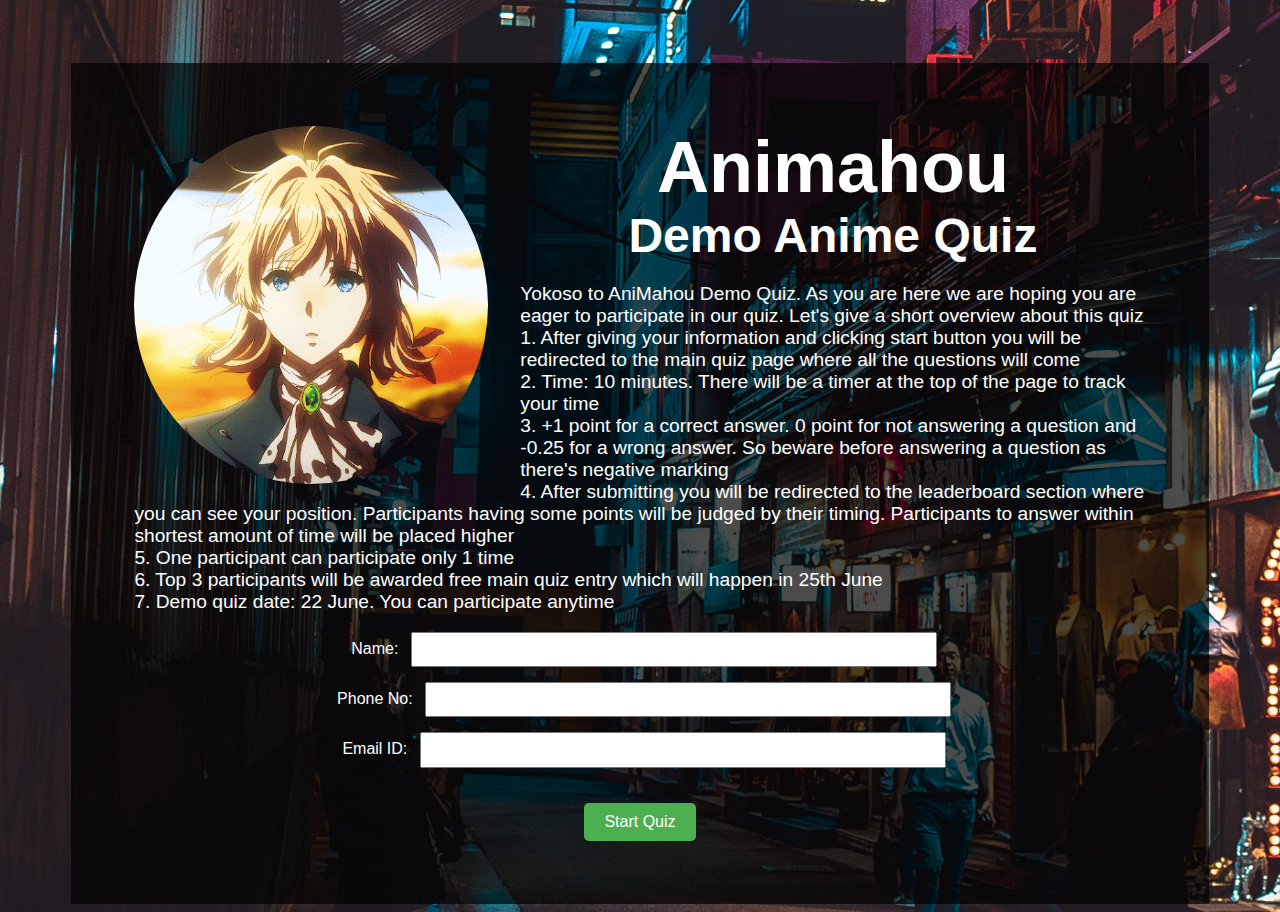
==== index.html @ e78c256b "Add files via upload" ====
<!DOCTYPE html>
<html lang="en">
<head>
    <meta charset="UTF-8">
    <meta name="viewport" content="width=device-width, initial-scale=1.0">
    <title>Anime Quiz</title>
    <link href="https://fonts.cdnfonts.com/css/aquire" rel="stylesheet">
    <link rel="stylesheet" href="styles.css">
</head>
<body class="index">
    
    <div class="contain">
        <img id="welconeee" src="welmi.gif" >
        <h1 >Animahou</h1>
        <h2> Demo Anime Quiz</h2>
        
        <p id="intro">Yokoso to AniMahou Demo Quiz. As you are here we are hoping you are eager to participate in our quiz. Let's give a short overview about this quiz
            <br>1. After giving your information and clicking start button you will be redirected to the main quiz page where all the questions will come
           <br> 2. Time: 10 minutes. There will be a timer at the top of the page to track your time
            <br>3. +1 point for a correct answer. 0 point for not answering a question and -0.25 for a wrong answer. So beware before answering a question as there's negative marking
            <br>4. After submitting you will be redirected to the leaderboard section where you can see your position. Participants having some points will be judged by their timing. Participants to answer within shortest amount of time will be placed higher
            <br>5. One participant can participate only 1 time
            <br>6. Top 3 participants will be awarded free main quiz entry which will happen in 25th June
            <br>7. Demo quiz date: 22 June. You can participate anytime  </p>

        <form id="userInfoForm">
            <label for="name">Name:    </label>
            <input type="text" id="name" name="name" required><br>
            <label for="phone">Phone No:</label>
            <input type="number" id="phone" name="phone" required><br>
            <label for="email">Email ID:</label>
            <input type="email" id="email" name="email" required><br>
            <button id="start_button"  type="button" onclick="startQuiz()">Start Quiz</button>
        </form>
    </div>
    <script src="script.js"></script>
</body>
</html>
---- styles.css ----
@import url('https://fonts.cdnfonts.com/css/aquire');
body {
    font-family: 'Aquire', sans-serif ;
    
    color: white;
    text-align: center;
}
body.quiz{
    background-image: url(subete.png);
}
body.index{
    background-image: url(bgm.jpg) ;
}
body.result{
    background-image: url(bgs.jpg) ;
}

h2{
font-size: 300%;
padding: auto;
margin: auto;

}
.top3 {
    background-color: rgba(0, 251, 255, 0.33);
}

h1{
    font-size: 450%;
    padding: auto;
    margin: auto;
    text-align: center;
    
    }
.result{
    margin-top: 6em;
}
.quizdesign {
    background: rgba(0, 0, 0, 0.7);
    border-radius: 10px;
    padding: 20px;
    margin: 50px auto;
    width: 90%;
    max-width: 1000px;
    box-shadow: 0 0 20px rgba(0, 0, 0, 0.5);
}

.quizdesign h3 {
    font-size: 5em;
    margin-bottom: 20px;
}

.timer {
    font-size: 2em;
    margin-bottom: 20px;
    background: #000;
    padding: 10px;
    border-radius: 5px;
    display: inline-block;
}

.question {
    background: rgba(255, 255, 255, 0.1);
    border-radius: 10px;
    padding: 15px;
    margin: 10px 0;
    font-family: "Poppins";
}

.question p {
    font-size: 1.7em;
    margin-bottom: 3%;
    
}
tbody{
    background-color: rgba(0, 0, 0, 0.4);
}
.options {
    display: flex;
    flex-wrap: wrap;
    justify-content: space-between;
    font-size: large;
    
}

.option {
    flex: 0 0 40%;  
       /* This sets the flex basis to 48%, allowing two options to fit per row with some spacing */
    
    margin-left: 10%;
    
}
label ,input[type="text"] , input[type="number"] , input[type="email"] {
    width: 50%;
    height: 20%;
    margin-bottom: 1.5%;
    padding: .8%;
    
}



input[type="radio"] {
    display: none;
}

input[type="radio"] + label {
    display: block;
    padding: 5% 4% ;
    border-radius: 5px;
    background-color: rgba(255, 255, 255, 0.2);
    cursor: pointer;
    transition: background-color 0.3s ease;
}

input[type="radio"]:checked + label {
    background-color: #4caf50;
    color: #fff;
}

input[type="radio"] + label:hover {
    background-color: rgba(255, 255, 255, 0.3);
}

button {
    background-color: #4caf50;
    border: none;
    border-radius: 5px;
    padding: 10px 20px;
    color: white;
    font-size: 1em;
    cursor: pointer;
    transition: background-color 0.3s ease;
    margin-top: 20px;
}

button:hover {
    background-color: #45a049;
}
#welconeee{
    height: 35%;
    width: 35%;
    border-radius: 50%;
    float: left;
    margin-right: 2em;
}
.contain{
    background-color: rgba(0, 0, 0, 0.7);
    width: 80%;
    margin-left: 5%;
    margin-top: 5%;
    padding: 5%;
    

    
}
#intro{
    font-family: Arial, Helvetica, sans-serif;
    font-size: 120%;
    text-align: left;
    
}
table {
    width: 100%;
    border-collapse: collapse;
    margin-top: 2em;
    margin-bottom: 2em;
}

th, td {
    padding: 2em;
    border: 1px solid #ddd;
}

th {
    background-color: #8000FF;
}
#thankYouMessage{
    font-size: larger;

}
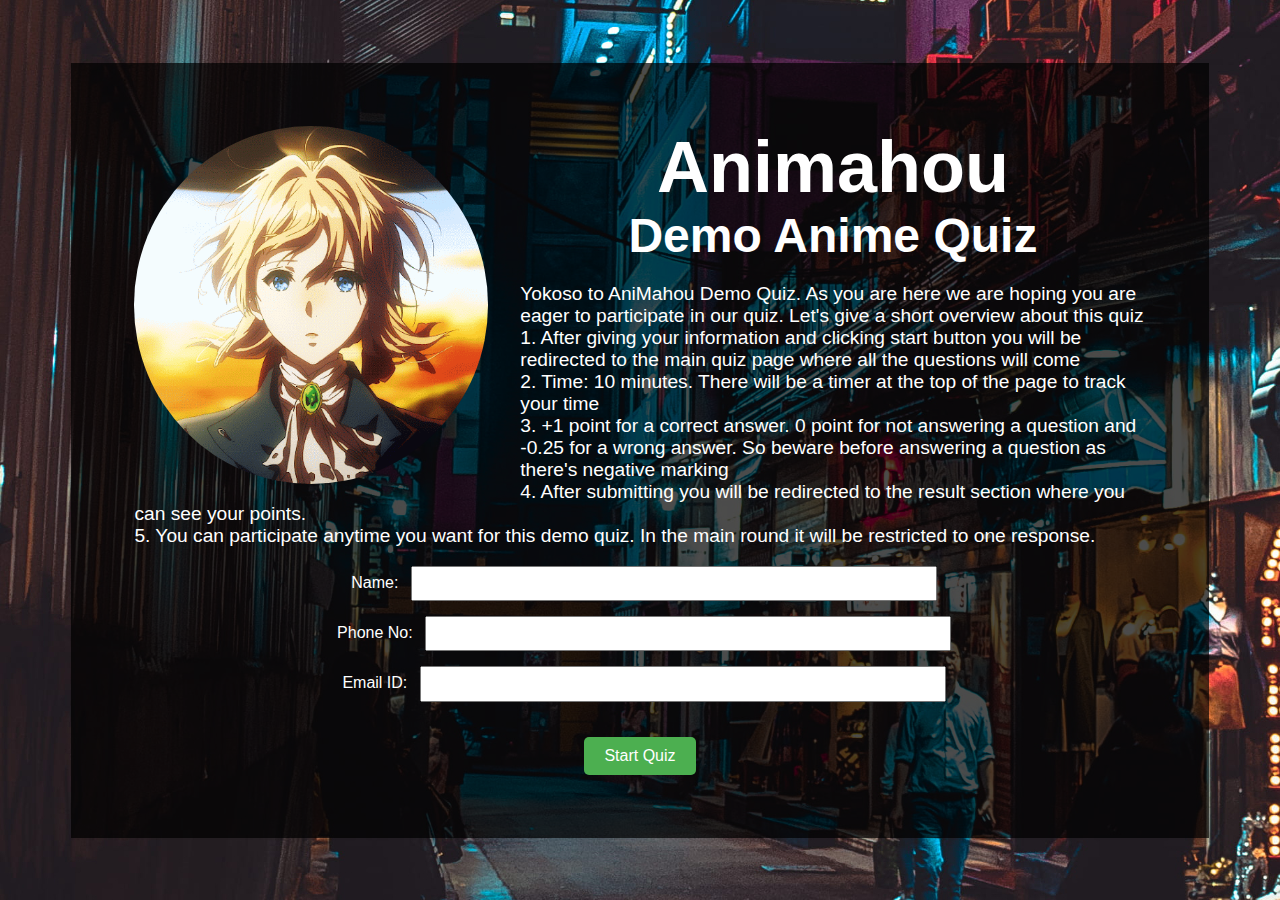
==== commit 2337aabf: "Update index.html" ====
--- a/index.html
+++ b/index.html
@@ -18,10 +18,9 @@
             <br>1. After giving your information and clicking start button you will be redirected to the main quiz page where all the questions will come
            <br> 2. Time: 10 minutes. There will be a timer at the top of the page to track your time
             <br>3. +1 point for a correct answer. 0 point for not answering a question and -0.25 for a wrong answer. So beware before answering a question as there's negative marking
-            <br>4. After submitting you will be redirected to the leaderboard section where you can see your position. Participants having some points will be judged by their timing. Participants to answer within shortest amount of time will be placed higher
-            <br>5. One participant can participate only 1 time
-            <br>6. Top 3 participants will be awarded free main quiz entry which will happen in 25th June
-            <br>7. Demo quiz date: 22 June. You can participate anytime  </p>
+            <br>4. After submitting you will be redirected to the result section where you can see your points.
+            <br> 5. You can participate anytime you want for this demo quiz. In the main round it will be restricted to one response.
+        </p>
 
         <form id="userInfoForm">
             <label for="name">Name:    </label>
--- a/styles.css
+++ b/styles.css
@@ -119,7 +119,7 @@
 }
 
 input[type="radio"] + label:hover {
-    background-color: rgba(255, 255, 255, 0.3);
+    background-color: #4caf50;
 }
 
 button {
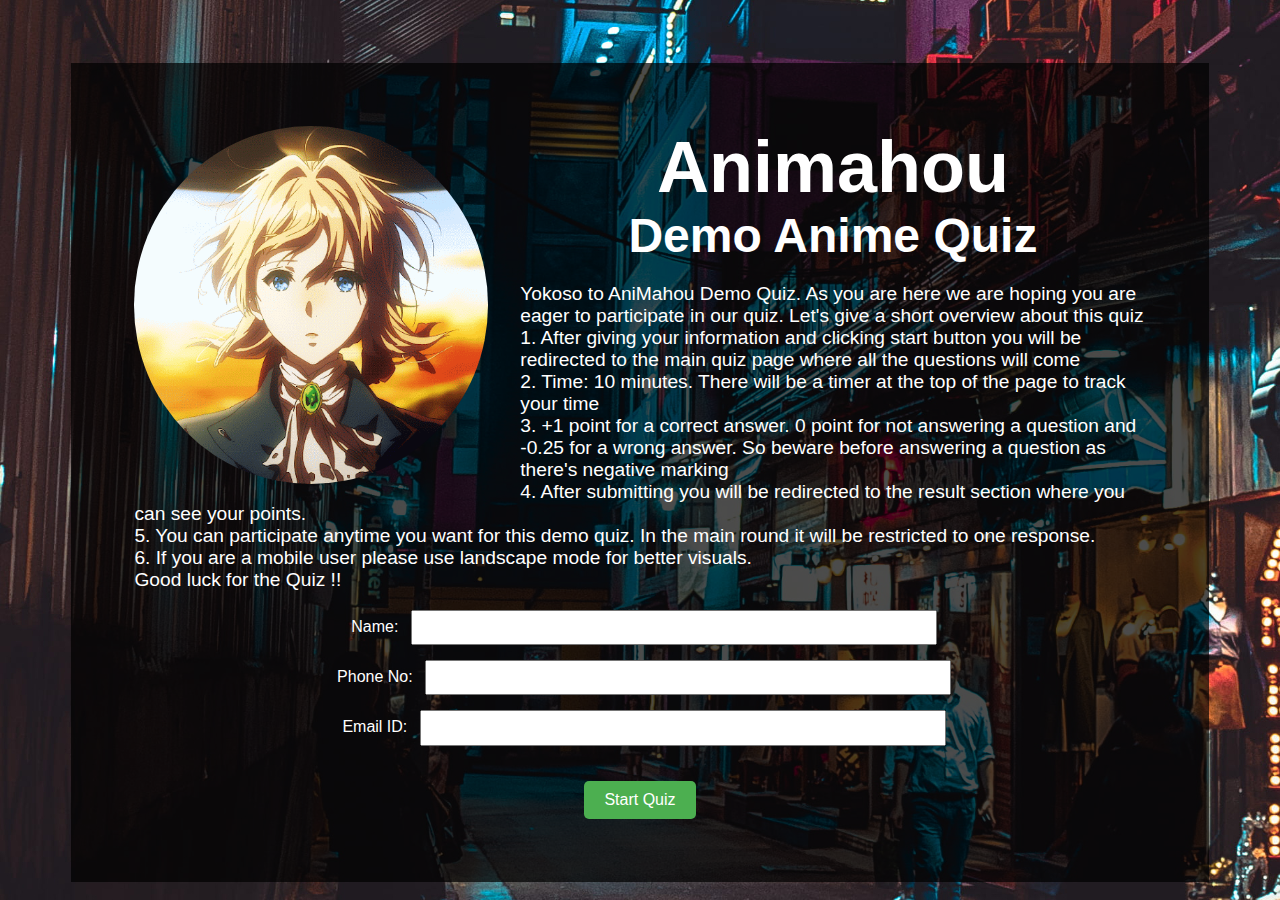
==== commit 22d8a1c4: "Update index.html" ====
--- a/index.html
+++ b/index.html
@@ -20,6 +20,8 @@
             <br>3. +1 point for a correct answer. 0 point for not answering a question and -0.25 for a wrong answer. So beware before answering a question as there's negative marking
             <br>4. After submitting you will be redirected to the result section where you can see your points.
             <br> 5. You can participate anytime you want for this demo quiz. In the main round it will be restricted to one response.
+            <br> 6. If you are a mobile user please use landscape mode for better visuals.
+            <br> Good luck for the Quiz !!
         </p>
 
         <form id="userInfoForm">
